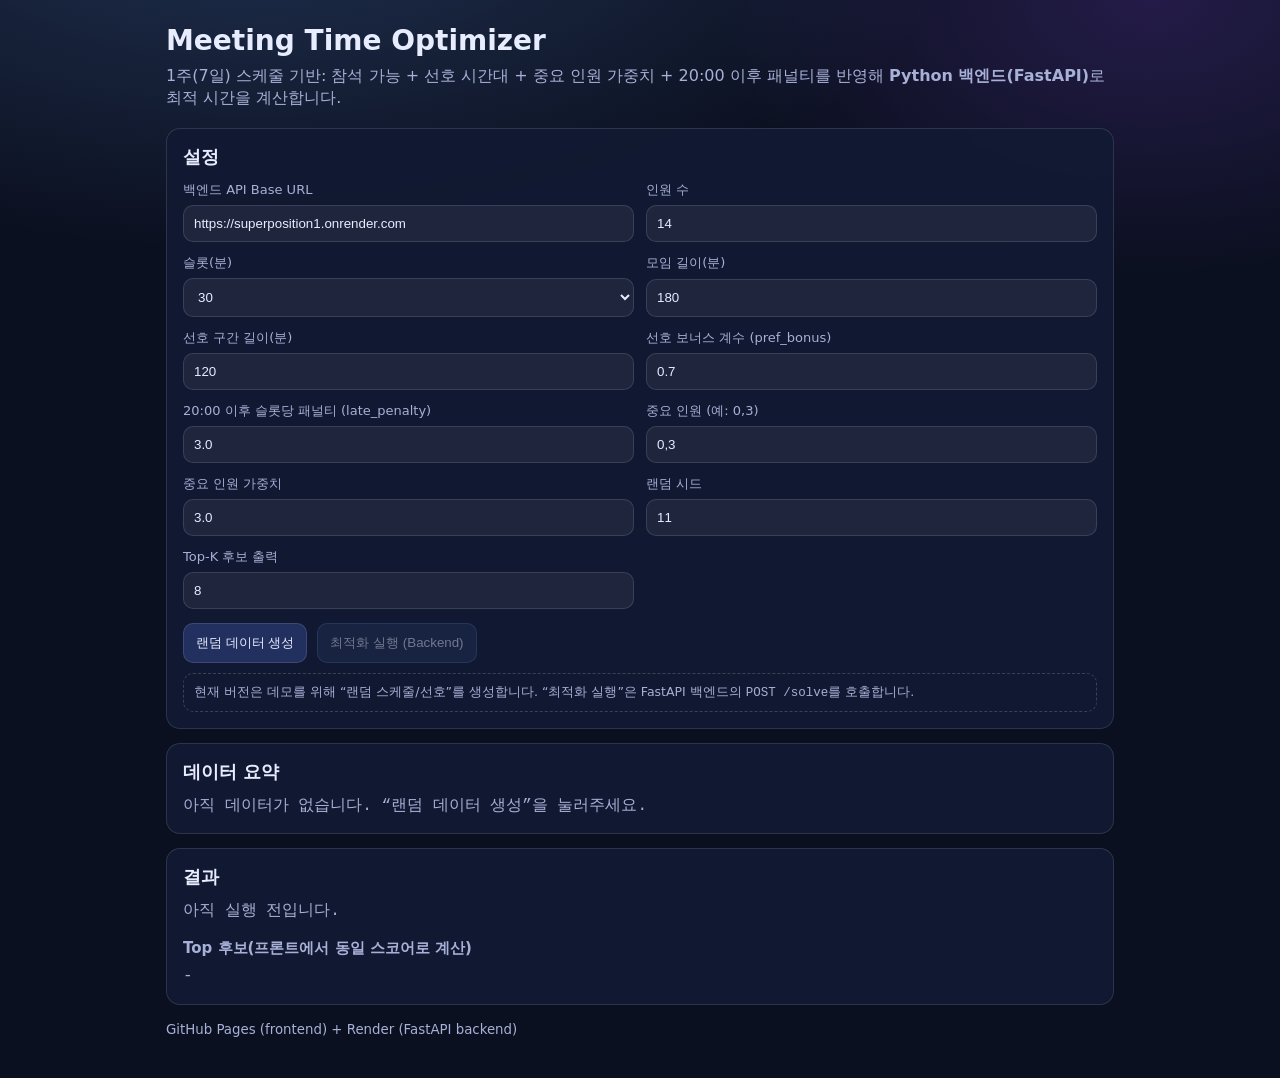
==== frontend/index.html @ d8255d7b "Update index.html" ====
<!doctype html>
<html lang="ko">
<head>
  <meta charset="utf-8" />
  <meta name="viewport" content="width=device-width,initial-scale=1" />
  <title>Meeting Time Optimizer</title>
  <link rel="stylesheet" href="styles.css" />
</head>
<body>
  <div class="wrap">
    <header>
      <h1>Meeting Time Optimizer</h1>
      <p class="sub">
        1주(7일) 스케줄 기반: 참석 가능 + 선호 시간대 + 중요 인원 가중치 + 20:00 이후 패널티를 반영해
        <b>Python 백엔드(FastAPI)</b>로 최적 시간을 계산합니다.
      </p>
    </header>

    <section class="card">
      <h2>설정</h2>
      <div class="grid">
        <label>
          백엔드 API Base URL
          <input id="apiBase" type="text" value="https://superposition1.onrender.com" />
        </label>

        <label>
          인원 수
          <input id="numPeople" type="number" min="2" max="60" value="14" />
        </label>

        <label>
          슬롯(분)
          <select id="slotMinutes">
            <option value="30" selected>30</option>
            <option value="15">15</option>
            <option value="60">60</option>
          </select>
        </label>

        <label>
          모임 길이(분)
          <input id="meetingMinutes" type="number" min="30" step="30" value="180" />
        </label>

        <label>
          선호 구간 길이(분)
          <input id="prefWindowMinutes" type="number" min="30" step="30" value="120" />
        </label>

        <label>
          선호 보너스 계수 (pref_bonus)
          <input id="prefBonus" type="number" min="0" step="0.1" value="0.7" />
        </label>

        <label>
          20:00 이후 슬롯당 패널티 (late_penalty)
          <input id="latePenalty" type="number" min="0" step="0.5" value="3.0" />
        </label>

        <label>
          중요 인원 (예: 0,3)
          <input id="importantPeople" type="text" value="0,3" />
        </label>

        <label>
          중요 인원 가중치
          <input id="importantWeight" type="number" min="1" step="0.5" value="3.0" />
        </label>

        <label>
          랜덤 시드
          <input id="seed" type="number" value="11" />
        </label>

        <label>
          Top-K 후보 출력
          <input id="topK" type="number" min="3" max="30" value="8" />
        </label>
      </div>

      <div class="btnrow">
        <button id="btnGenerate">랜덤 데이터 생성</button>
        <button id="btnOptimize" class="primary" disabled>최적화 실행 (Backend)</button>
      </div>

      <div class="hint">
        현재 버전은 데모를 위해 “랜덤 스케줄/선호”를 생성합니다.
        “최적화 실행”은 FastAPI 백엔드의 <code>POST /solve</code>를 호출합니다.
      </div>
    </section>

    <section class="card">
      <h2>데이터 요약</h2>
      <div id="dataSummary" class="mono muted">아직 데이터가 없습니다. “랜덤 데이터 생성”을 눌러주세요.</div>
    </section>

    <section class="card">
      <h2>결과</h2>
      <div id="result" class="mono muted">아직 실행 전입니다.</div>
      <h3>Top 후보(프론트에서 동일 스코어로 계산)</h3>
      <div id="topCandidates" class="mono muted">-</div>
    </section>

    <footer class="muted">
      <small>GitHub Pages (frontend) + Render (FastAPI backend)</small>
    </footer>
  </div>

  <script src="app.js"></script>
</body>
</html>
---- frontend/styles.css ----
:root {
  --bg: #0b1020;
  --card: #121a33;
  --text: #e8ecff;
  --muted: #a7b0d6;
  --border: rgba(255,255,255,0.12);
  --btn: #22305f;
  --btn2: #2b3a75;
  --accent: #6ea8ff;
}

* { box-sizing: border-box; }
body {
  margin: 0;
  font-family: ui-sans-serif, system-ui, -apple-system, Segoe UI, Roboto, "Noto Sans KR", Arial, sans-serif;
  background: radial-gradient(1200px 600px at 20% -10%, rgba(110,168,255,0.22), transparent 60%),
              radial-gradient(800px 500px at 90% 0%, rgba(150,80,255,0.18), transparent 55%),
              var(--bg);
  color: var(--text);
}

.wrap {
  max-width: 980px;
  margin: 0 auto;
  padding: 24px 16px 40px;
}

header h1 {
  margin: 0 0 8px 0;
  font-size: 28px;
}
.sub {
  margin: 0 0 18px 0;
  color: var(--muted);
  line-height: 1.4;
}

.card {
  background: rgba(18,26,51,0.9);
  border: 1px solid var(--border);
  border-radius: 14px;
  padding: 16px;
  margin: 14px 0;
  backdrop-filter: blur(6px);
}

h2 { margin: 0 0 12px 0; font-size: 18px; }
h3 { margin: 16px 0 8px 0; font-size: 15px; color: var(--muted); }

.grid {
  display: grid;
  grid-template-columns: repeat(2, minmax(0, 1fr));
  gap: 12px;
}

label {
  display: grid;
  gap: 6px;
  color: var(--muted);
  font-size: 13px;
}

input, select {
  width: 100%;
  padding: 10px 10px;
  border-radius: 10px;
  border: 1px solid var(--border);
  background: rgba(255,255,255,0.06);
  color: var(--text);
  outline: none;
}

.btnrow {
  display: flex;
  gap: 10px;
  margin-top: 14px;
}

button {
  padding: 10px 12px;
  border: 1px solid var(--border);
  background: var(--btn);
  color: var(--text);
  border-radius: 10px;
  cursor: pointer;
}
button:hover { background: var(--btn2); }
button.primary {
  border-color: rgba(110,168,255,0.35);
  background: rgba(110,168,255,0.18);
}
button:disabled {
  opacity: 0.45;
  cursor: not-allowed;
}

.mono {
  font-family: ui-monospace, SFMono-Regular, Menlo, Monaco, Consolas, "Liberation Mono", monospace;
  white-space: pre-wrap;
  line-height: 1.35;
}

.muted { color: var(--muted); }

.hint {
  margin-top: 10px;
  padding: 10px;
  border-radius: 10px;
  border: 1px dashed rgba(255,255,255,0.18);
  color: var(--muted);
  font-size: 12.5px;
}
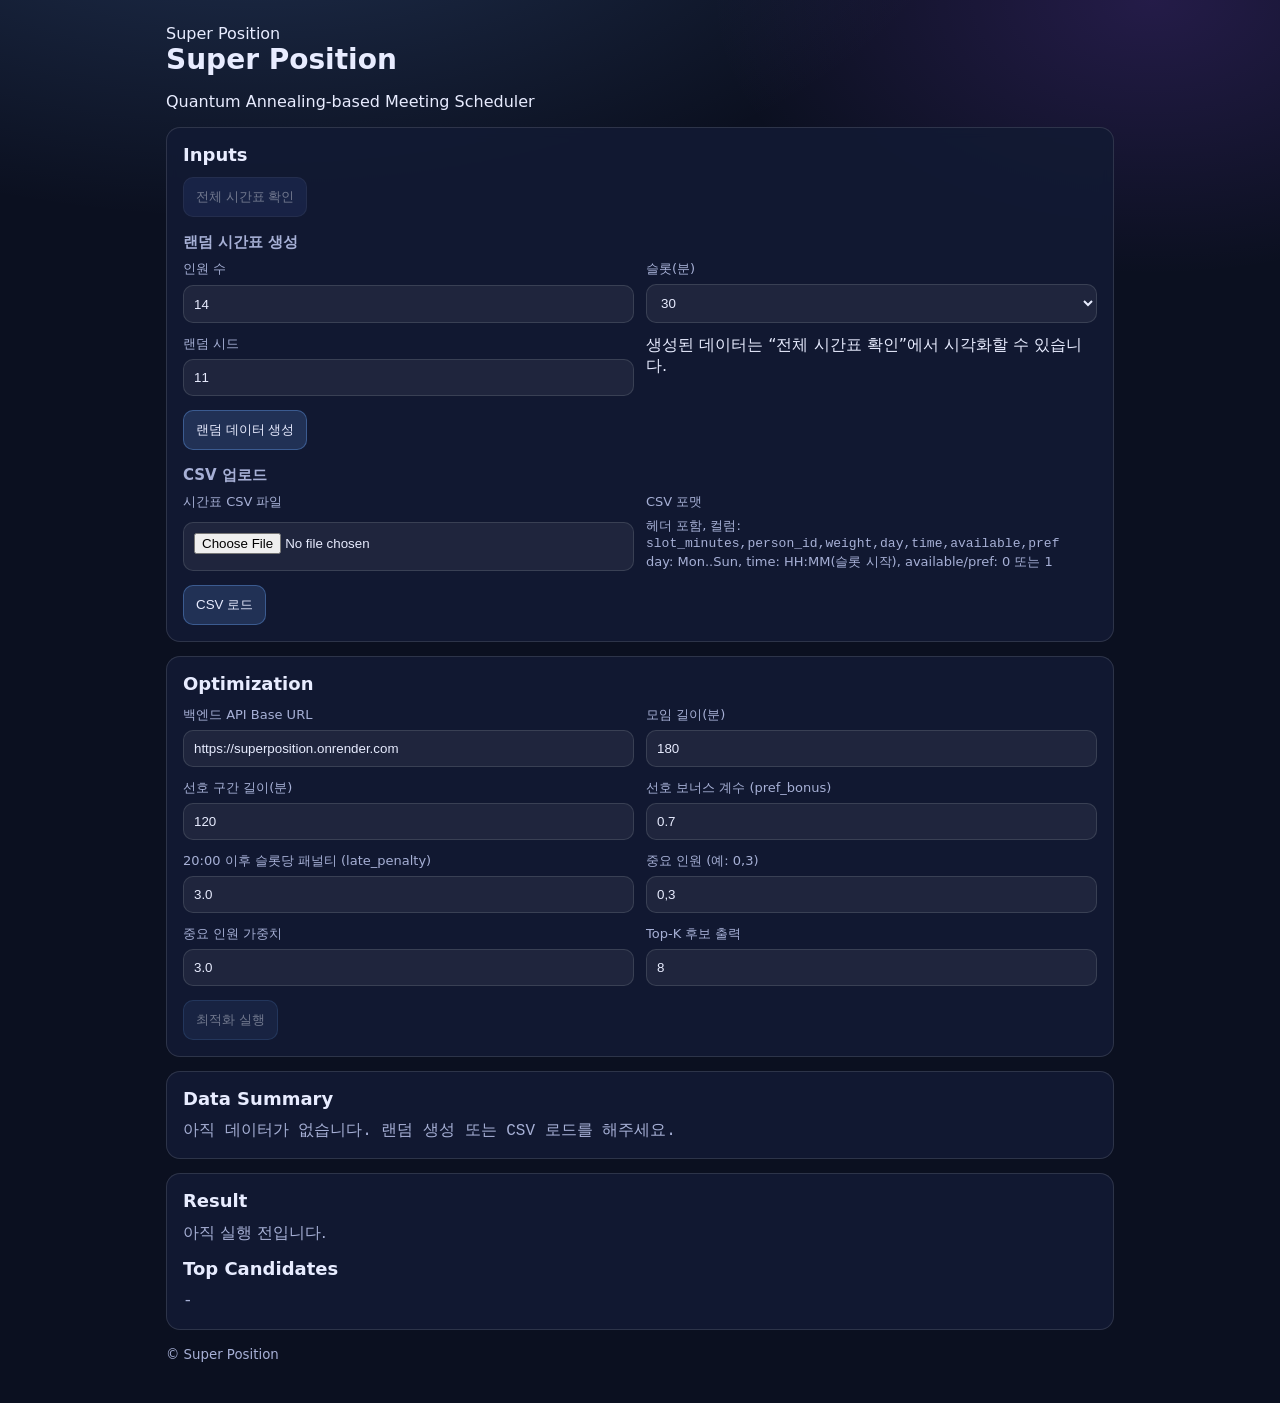
==== commit 2dafd4b0: "Update index.html" ====
--- a/frontend/index.html
+++ b/frontend/index.html
@@ -3,49 +3,104 @@
 <head>
   <meta charset="utf-8" />
   <meta name="viewport" content="width=device-width,initial-scale=1" />
-  <title>Meeting Time Optimizer</title>
+  <title>Super Position</title>
   <link rel="stylesheet" href="styles.css" />
 </head>
 <body>
   <div class="wrap">
-    <header>
-      <h1>Meeting Time Optimizer</h1>
-      <p class="sub">
-        1주(7일) 스케줄 기반: 참석 가능 + 선호 시간대 + 중요 인원 가중치 + 20:00 이후 패널티를 반영해
-        <b>Python 백엔드(FastAPI)</b>로 최적 시간을 계산합니다.
-      </p>
+    <header class="hero">
+      <div class="brand">
+        <div class="badge">Super Position</div>
+        <h1>Super Position</h1>
+        <p class="subtitle">Quantum Annealing-based Meeting Scheduler</p>
+      </div>
     </header>
 
     <section class="card">
-      <h2>설정</h2>
+      <div class="card-head">
+        <h2>Inputs</h2>
+        <div class="card-actions">
+          <button id="btnViewTimetable" class="ghost" disabled>전체 시간표 확인</button>
+        </div>
+      </div>
+
+      <div class="split">
+        <div class="panel">
+          <h3>랜덤 시간표 생성</h3>
+          <div class="grid">
+            <label>
+              인원 수
+              <input id="numPeople" type="number" min="2" max="60" value="14" />
+            </label>
+
+            <label>
+              슬롯(분)
+              <select id="slotMinutes">
+                <option value="30" selected>30</option>
+                <option value="15">15</option>
+                <option value="60">60</option>
+              </select>
+            </label>
+
+            <label>
+              랜덤 시드
+              <input id="seed" type="number" value="11" />
+            </label>
+
+            <div class="inline-note">
+              생성된 데이터는 “전체 시간표 확인”에서 시각화할 수 있습니다.
+            </div>
+          </div>
+
+          <div class="btnrow">
+            <button id="btnGenerate" class="primary">랜덤 데이터 생성</button>
+          </div>
+        </div>
+
+        <div class="panel">
+          <h3>CSV 업로드</h3>
+          <div class="grid">
+            <label>
+              시간표 CSV 파일
+              <input id="csvFile" type="file" accept=".csv,text/csv" />
+            </label>
+
+            <label>
+              CSV 포맷
+              <div class="inline-note">
+                헤더 포함, 컬럼:
+                <span class="mono">slot_minutes,person_id,weight,day,time,available,pref</span><br/>
+                day: Mon..Sun, time: HH:MM(슬롯 시작), available/pref: 0 또는 1
+              </div>
+            </label>
+          </div>
+
+          <div class="btnrow">
+            <button id="btnLoadCsv" class="primary">CSV 로드</button>
+          </div>
+        </div>
+      </div>
+    </section>
+
+    <section class="card">
+      <div class="card-head">
+        <h2>Optimization</h2>
+      </div>
+
       <div class="grid">
         <label>
           백엔드 API Base URL
-          <input id="apiBase" type="text" value="https://superposition1.onrender.com" />
-        </label>
-
-        <label>
-          인원 수
-          <input id="numPeople" type="number" min="2" max="60" value="14" />
-        </label>
-
-        <label>
-          슬롯(분)
-          <select id="slotMinutes">
-            <option value="30" selected>30</option>
-            <option value="15">15</option>
-            <option value="60">60</option>
-          </select>
+          <input id="apiBase" type="text" value="https://superposition.onrender.com" />
         </label>
 
         <label>
           모임 길이(분)
-          <input id="meetingMinutes" type="number" min="30" step="30" value="180" />
+          <input id="meetingMinutes" type="number" min="15" step="15" value="180" />
         </label>
 
         <label>
           선호 구간 길이(분)
-          <input id="prefWindowMinutes" type="number" min="30" step="30" value="120" />
+          <input id="prefWindowMinutes" type="number" min="15" step="15" value="120" />
         </label>
 
         <label>
@@ -69,41 +124,38 @@
         </label>
 
         <label>
-          랜덤 시드
-          <input id="seed" type="number" value="11" />
-        </label>
-
-        <label>
           Top-K 후보 출력
           <input id="topK" type="number" min="3" max="30" value="8" />
         </label>
       </div>
 
       <div class="btnrow">
-        <button id="btnGenerate">랜덤 데이터 생성</button>
-        <button id="btnOptimize" class="primary" disabled>최적화 실행 (Backend)</button>
-      </div>
-
-      <div class="hint">
-        현재 버전은 데모를 위해 “랜덤 스케줄/선호”를 생성합니다.
-        “최적화 실행”은 FastAPI 백엔드의 <code>POST /solve</code>를 호출합니다.
+        <button id="btnOptimize" class="primary" disabled>최적화 실행</button>
       </div>
     </section>
 
     <section class="card">
-      <h2>데이터 요약</h2>
-      <div id="dataSummary" class="mono muted">아직 데이터가 없습니다. “랜덤 데이터 생성”을 눌러주세요.</div>
+      <div class="card-head">
+        <h2>Data Summary</h2>
+      </div>
+      <div id="dataSummary" class="mono muted">아직 데이터가 없습니다. 랜덤 생성 또는 CSV 로드를 해주세요.</div>
     </section>
 
     <section class="card">
-      <h2>결과</h2>
-      <div id="result" class="mono muted">아직 실행 전입니다.</div>
-      <h3>Top 후보(프론트에서 동일 스코어로 계산)</h3>
+      <div class="card-head">
+        <h2>Result</h2>
+      </div>
+
+      <div id="result" class="result-box muted">아직 실행 전입니다.</div>
+
+      <div class="card-head" style="margin-top:14px;">
+        <h2>Top Candidates</h2>
+      </div>
       <div id="topCandidates" class="mono muted">-</div>
     </section>
 
-    <footer class="muted">
-      <small>GitHub Pages (frontend) + Render (FastAPI backend)</small>
+    <footer class="footer muted">
+      <small>© Super Position</small>
     </footer>
   </div>
 
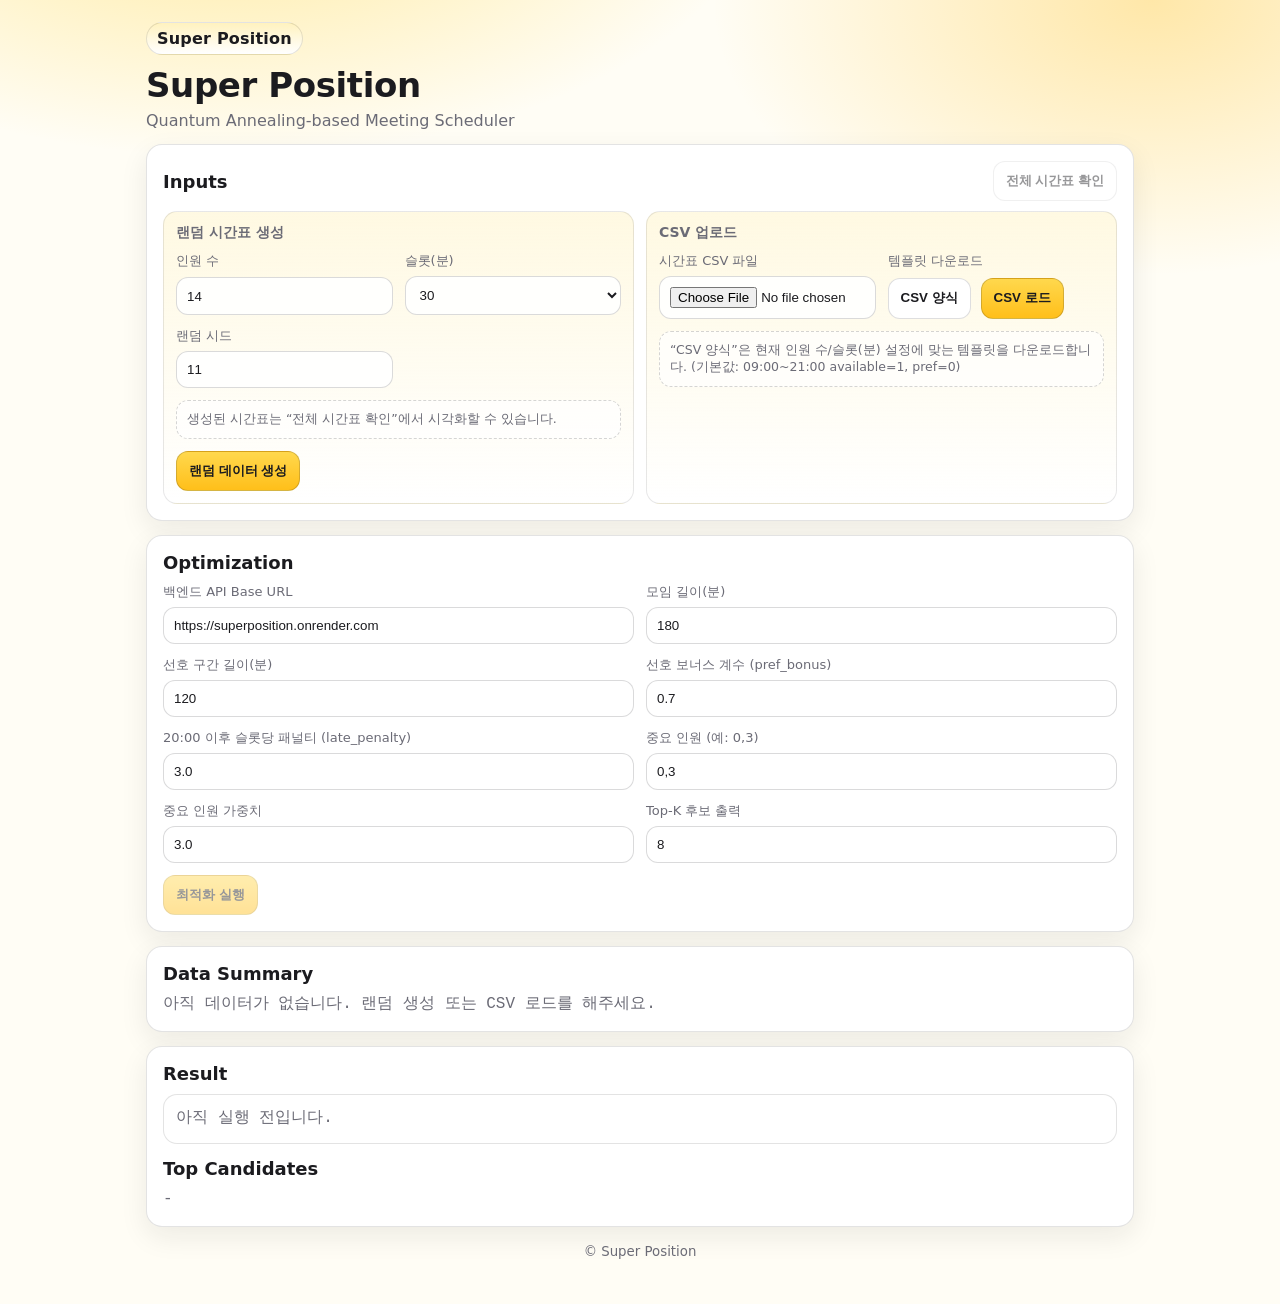
==== commit 865260d4: "Update index.html" ====
--- a/frontend/index.html
+++ b/frontend/index.html
@@ -48,7 +48,7 @@
             </label>
 
             <div class="inline-note">
-              생성된 데이터는 “전체 시간표 확인”에서 시각화할 수 있습니다.
+              생성된 시간표는 “전체 시간표 확인”에서 시각화할 수 있습니다.
             </div>
           </div>
 
@@ -66,17 +66,17 @@
             </label>
 
             <label>
-              CSV 포맷
-              <div class="inline-note">
-                헤더 포함, 컬럼:
-                <span class="mono">slot_minutes,person_id,weight,day,time,available,pref</span><br/>
-                day: Mon..Sun, time: HH:MM(슬롯 시작), available/pref: 0 또는 1
+              템플릿 다운로드
+              <div class="btnrow" style="margin-top:0;">
+                <button id="btnDownloadCsvTemplate" class="ghost">CSV 양식</button>
+                <button id="btnLoadCsv" class="primary">CSV 로드</button>
               </div>
             </label>
-          </div>
 
-          <div class="btnrow">
-            <button id="btnLoadCsv" class="primary">CSV 로드</button>
+            <div class="inline-note">
+              “CSV 양식”은 현재 인원 수/슬롯(분) 설정에 맞는 템플릿을 다운로드합니다.
+              (기본값: 09:00~21:00 available=1, pref=0)
+            </div>
           </div>
         </div>
       </div>
--- a/frontend/styles.css
+++ b/frontend/styles.css
@@ -1,112 +1,204 @@
-:root {
-  --bg: #0b1020;
-  --card: #121a33;
-  --text: #e8ecff;
-  --muted: #a7b0d6;
-  --border: rgba(255,255,255,0.12);
-  --btn: #22305f;
-  --btn2: #2b3a75;
-  --accent: #6ea8ff;
-}
-
-* { box-sizing: border-box; }
-body {
-  margin: 0;
+:root{
+  --bg:#fffdf5;
+  --card:#ffffff;
+  --text:#1b1b1f;
+  --muted:#6b6b76;
+  --border:rgba(27,27,31,.12);
+
+  --y:#ffd84d;          /* main yellow */
+  --y2:#ffbf1a;         /* deeper yellow */
+  --y-soft:#fff2bf;     /* soft yellow */
+  --shadow:0 10px 28px rgba(27,27,31,.08);
+
+  --btn:#1b1b1f;
+  --btnText:#ffffff;
+  --ghost:#ffffff;
+}
+
+*{box-sizing:border-box}
+body{
+  margin:0;
   font-family: ui-sans-serif, system-ui, -apple-system, Segoe UI, Roboto, "Noto Sans KR", Arial, sans-serif;
-  background: radial-gradient(1200px 600px at 20% -10%, rgba(110,168,255,0.22), transparent 60%),
-              radial-gradient(800px 500px at 90% 0%, rgba(150,80,255,0.18), transparent 55%),
-              var(--bg);
-  color: var(--text);
-}
-
-.wrap {
-  max-width: 980px;
+  background:
+    radial-gradient(900px 480px at 18% -10%, rgba(255,216,77,.55), transparent 60%),
+    radial-gradient(800px 500px at 90% 0%, rgba(255,191,26,.35), transparent 55%),
+    var(--bg);
+  color:var(--text);
+}
+
+.wrap{
+  max-width: 1020px;
   margin: 0 auto;
-  padding: 24px 16px 40px;
-}
-
-header h1 {
-  margin: 0 0 8px 0;
-  font-size: 28px;
-}
-.sub {
-  margin: 0 0 18px 0;
-  color: var(--muted);
-  line-height: 1.4;
-}
-
-.card {
-  background: rgba(18,26,51,0.9);
+  padding: 22px 16px 44px;
+}
+
+.hero{
+  display:flex;
+  align-items:flex-end;
+  justify-content:space-between;
+  gap:16px;
+  margin-bottom:12px;
+}
+
+.brand .badge{
+  display:inline-flex;
+  align-items:center;
+  gap:8px;
+  padding:6px 10px;
+  border-radius:999px;
+  border:1px solid rgba(27,27,31,.12);
+  background: linear-gradient(180deg, var(--y-soft), #ffffff);
+  font-weight:700;
+  letter-spacing:.2px;
+  width:fit-content;
+  margin-bottom:10px;
+}
+
+.brand h1{
+  margin:0;
+  font-size:34px;
+  letter-spacing:-.4px;
+}
+
+.subtitle{
+  margin:6px 0 0 0;
+  color:var(--muted);
+}
+
+.card{
+  background: var(--card);
   border: 1px solid var(--border);
-  border-radius: 14px;
+  border-radius: 16px;
   padding: 16px;
   margin: 14px 0;
-  backdrop-filter: blur(6px);
-}
-
-h2 { margin: 0 0 12px 0; font-size: 18px; }
-h3 { margin: 16px 0 8px 0; font-size: 15px; color: var(--muted); }
-
-.grid {
-  display: grid;
+  box-shadow: var(--shadow);
+}
+
+.card-head{
+  display:flex;
+  align-items:center;
+  justify-content:space-between;
+  gap:12px;
+  margin-bottom:10px;
+}
+.card-actions{display:flex; gap:8px; align-items:center}
+
+h2{margin:0;font-size:18px}
+h3{margin:0 0 10px 0;font-size:14px;color:var(--muted);font-weight:700}
+
+.split{
+  display:grid;
+  grid-template-columns: 1fr 1fr;
+  gap: 12px;
+}
+@media (max-width: 900px){
+  .split{grid-template-columns:1fr}
+}
+
+.panel{
+  border:1px solid rgba(27,27,31,.10);
+  border-radius:14px;
+  padding:12px;
+  background: linear-gradient(180deg, rgba(255,242,191,.45), rgba(255,255,255,.85));
+}
+
+.grid{
+  display:grid;
   grid-template-columns: repeat(2, minmax(0, 1fr));
   gap: 12px;
 }
-
-label {
-  display: grid;
-  gap: 6px;
-  color: var(--muted);
-  font-size: 13px;
-}
-
-input, select {
-  width: 100%;
-  padding: 10px 10px;
-  border-radius: 10px;
-  border: 1px solid var(--border);
-  background: rgba(255,255,255,0.06);
+@media (max-width: 720px){
+  .grid{grid-template-columns:1fr}
+}
+
+label{
+  display:grid;
+  gap:6px;
+  color:var(--muted);
+  font-size:13px;
+}
+
+input, select{
+  width:100%;
+  padding:10px 10px;
+  border-radius:12px;
+  border:1px solid rgba(27,27,31,.16);
+  background: rgba(255,255,255,.9);
+  color:var(--text);
+  outline:none;
+}
+
+input:focus, select:focus{
+  border-color: rgba(255,191,26,.85);
+  box-shadow: 0 0 0 4px rgba(255,191,26,.22);
+}
+
+.inline-note{
+  grid-column: 1 / -1;
+  font-size:12.5px;
+  color:var(--muted);
+  line-height:1.35;
+  padding:10px;
+  border-radius:12px;
+  border:1px dashed rgba(27,27,31,.18);
+  background: rgba(255,255,255,.65);
+}
+
+.btnrow{
+  display:flex;
+  gap:10px;
+  margin-top: 12px;
+  flex-wrap:wrap;
+}
+
+button{
+  padding: 10px 12px;
+  border-radius: 12px;
+  border: 1px solid rgba(27,27,31,.14);
+  background: var(--ghost);
   color: var(--text);
-  outline: none;
-}
-
-.btnrow {
-  display: flex;
-  gap: 10px;
-  margin-top: 14px;
-}
-
-button {
-  padding: 10px 12px;
-  border: 1px solid var(--border);
-  background: var(--btn);
-  color: var(--text);
-  border-radius: 10px;
-  cursor: pointer;
-}
-button:hover { background: var(--btn2); }
-button.primary {
-  border-color: rgba(110,168,255,0.35);
-  background: rgba(110,168,255,0.18);
-}
-button:disabled {
-  opacity: 0.45;
-  cursor: not-allowed;
-}
-
-.mono {
+  cursor:pointer;
+  font-weight:700;
+}
+
+button:hover{
+  border-color: rgba(27,27,31,.26);
+}
+
+button.primary{
+  border-color: rgba(27,27,31,.18);
+  background: linear-gradient(180deg, var(--y), var(--y2));
+  color: #1b1b1f;
+}
+
+button.ghost{
+  background:#fff;
+}
+
+button:disabled{
+  opacity:.45;
+  cursor:not-allowed;
+}
+
+.mono{
   font-family: ui-monospace, SFMono-Regular, Menlo, Monaco, Consolas, "Liberation Mono", monospace;
   white-space: pre-wrap;
   line-height: 1.35;
 }
 
-.muted { color: var(--muted); }
-
-.hint {
+.muted{color:var(--muted)}
+
+.result-box{
+  border-radius:14px;
+  border:1px solid rgba(27,27,31,.12);
+  background: rgba(255,255,255,.9);
+  padding: 12px;
+  white-space: pre-wrap;
+  line-height: 1.45;
+  font-family: ui-monospace, SFMono-Regular, Menlo, Monaco, Consolas, "Liberation Mono", monospace;
+}
+
+.footer{
+  text-align:center;
   margin-top: 10px;
-  padding: 10px;
-  border-radius: 10px;
-  border: 1px dashed rgba(255,255,255,0.18);
-  color: var(--muted);
-  font-size: 12.5px;
-}+}
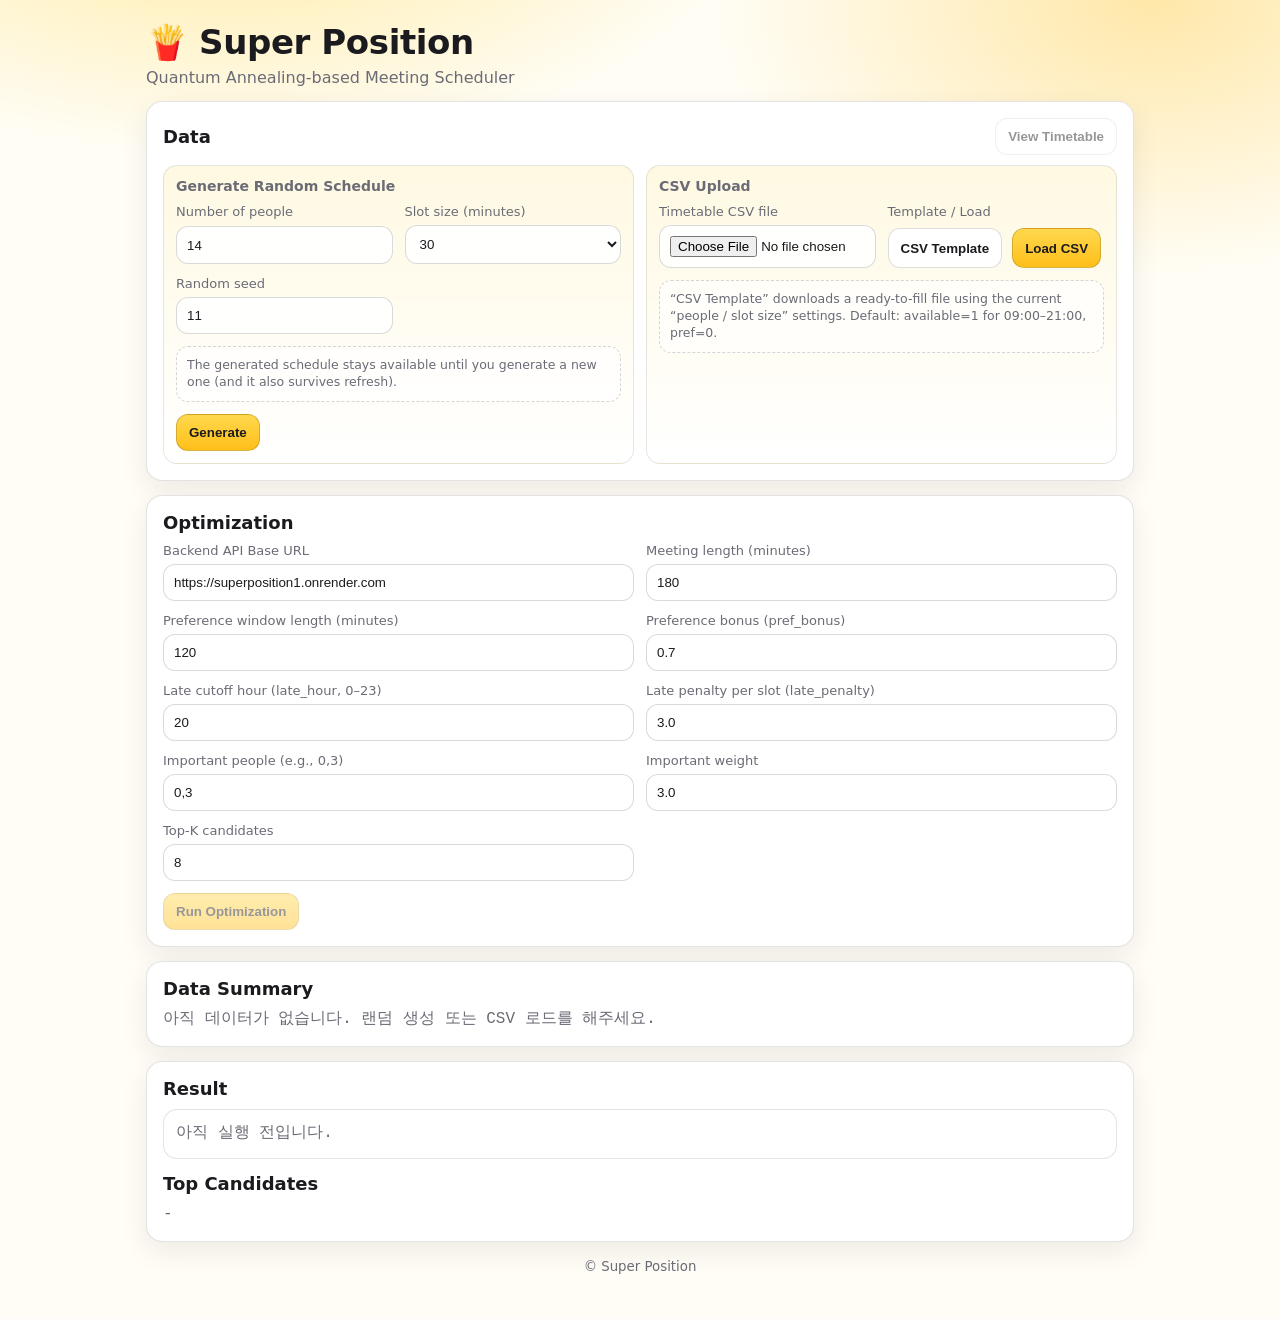
==== commit cee074fa: "Update index.html" ====
--- a/frontend/index.html
+++ b/frontend/index.html
@@ -1,5 +1,5 @@
 <!doctype html>
-<html lang="ko">
+<html lang="en">
 <head>
   <meta charset="utf-8" />
   <meta name="viewport" content="width=device-width,initial-scale=1" />
@@ -10,31 +10,30 @@
   <div class="wrap">
     <header class="hero">
       <div class="brand">
-        <div class="badge">Super Position</div>
-        <h1>Super Position</h1>
+        <h1 class="title"><span class="title-emoji" aria-hidden="true">🍟</span> Super Position</h1>
         <p class="subtitle">Quantum Annealing-based Meeting Scheduler</p>
       </div>
     </header>
 
     <section class="card">
       <div class="card-head">
-        <h2>Inputs</h2>
+        <h2>Data</h2>
         <div class="card-actions">
-          <button id="btnViewTimetable" class="ghost" disabled>전체 시간표 확인</button>
+          <button id="btnViewTimetable" class="ghost" disabled>View Timetable</button>
         </div>
       </div>
 
       <div class="split">
         <div class="panel">
-          <h3>랜덤 시간표 생성</h3>
+          <h3>Generate Random Schedule</h3>
           <div class="grid">
             <label>
-              인원 수
+              Number of people
               <input id="numPeople" type="number" min="2" max="60" value="14" />
             </label>
 
             <label>
-              슬롯(분)
+              Slot size (minutes)
               <select id="slotMinutes">
                 <option value="30" selected>30</option>
                 <option value="15">15</option>
@@ -43,39 +42,39 @@
             </label>
 
             <label>
-              랜덤 시드
+              Random seed
               <input id="seed" type="number" value="11" />
             </label>
 
             <div class="inline-note">
-              생성된 시간표는 “전체 시간표 확인”에서 시각화할 수 있습니다.
+              The generated schedule stays available until you generate a new one (and it also survives refresh).
             </div>
           </div>
 
           <div class="btnrow">
-            <button id="btnGenerate" class="primary">랜덤 데이터 생성</button>
+            <button id="btnGenerate" class="primary">Generate</button>
           </div>
         </div>
 
         <div class="panel">
-          <h3>CSV 업로드</h3>
+          <h3>CSV Upload</h3>
           <div class="grid">
             <label>
-              시간표 CSV 파일
+              Timetable CSV file
               <input id="csvFile" type="file" accept=".csv,text/csv" />
             </label>
 
             <label>
-              템플릿 다운로드
+              Template / Load
               <div class="btnrow" style="margin-top:0;">
-                <button id="btnDownloadCsvTemplate" class="ghost">CSV 양식</button>
-                <button id="btnLoadCsv" class="primary">CSV 로드</button>
+                <button id="btnDownloadCsvTemplate" class="ghost">CSV Template</button>
+                <button id="btnLoadCsv" class="primary">Load CSV</button>
               </div>
             </label>
 
             <div class="inline-note">
-              “CSV 양식”은 현재 인원 수/슬롯(분) 설정에 맞는 템플릿을 다운로드합니다.
-              (기본값: 09:00~21:00 available=1, pref=0)
+              “CSV Template” downloads a ready-to-fill file using the current “people / slot size” settings.
+              Default: available=1 for 09:00–21:00, pref=0.
             </div>
           </div>
         </div>
@@ -89,48 +88,53 @@
 
       <div class="grid">
         <label>
-          백엔드 API Base URL
-          <input id="apiBase" type="text" value="https://superposition.onrender.com" />
+          Backend API Base URL
+          <input id="apiBase" type="text" value="https://superposition1.onrender.com" />
         </label>
 
         <label>
-          모임 길이(분)
+          Meeting length (minutes)
           <input id="meetingMinutes" type="number" min="15" step="15" value="180" />
         </label>
 
         <label>
-          선호 구간 길이(분)
+          Preference window length (minutes)
           <input id="prefWindowMinutes" type="number" min="15" step="15" value="120" />
         </label>
 
         <label>
-          선호 보너스 계수 (pref_bonus)
+          Preference bonus (pref_bonus)
           <input id="prefBonus" type="number" min="0" step="0.1" value="0.7" />
         </label>
 
         <label>
-          20:00 이후 슬롯당 패널티 (late_penalty)
+          Late cutoff hour (late_hour, 0–23)
+          <input id="lateHour" type="number" min="0" max="23" step="1" value="20" />
+        </label>
+
+        <label>
+          Late penalty per slot (late_penalty)
           <input id="latePenalty" type="number" min="0" step="0.5" value="3.0" />
         </label>
 
         <label>
-          중요 인원 (예: 0,3)
+          Important people (e.g., 0,3)
           <input id="importantPeople" type="text" value="0,3" />
         </label>
 
         <label>
-          중요 인원 가중치
+          Important weight
           <input id="importantWeight" type="number" min="1" step="0.5" value="3.0" />
         </label>
 
         <label>
-          Top-K 후보 출력
+          Top-K candidates
           <input id="topK" type="number" min="3" max="30" value="8" />
         </label>
       </div>
 
       <div class="btnrow">
-        <button id="btnOptimize" class="primary" disabled>최적화 실행</button>
+        <button id="btnOptimize" class="primary" disabled>Run Optimization</button>
       </div>
     </section>
 
@@ -138,7 +142,7 @@
       <div class="card-head">
         <h2>Data Summary</h2>
       </div>
-      <div id="dataSummary" class="mono muted">아직 데이터가 없습니다. 랜덤 생성 또는 CSV 로드를 해주세요.</div>
+      <div id="dataSummary" class="mono muted">No data yet. Generate random data or load a CSV.</div>
     </section>
 
     <section class="card">
@@ -146,7 +150,7 @@
         <h2>Result</h2>
       </div>
 
-      <div id="result" class="result-box muted">아직 실행 전입니다.</div>
+      <div id="result" class="result-box muted">Not run yet.</div>
 
       <div class="card-head" style="margin-top:14px;">
         <h2>Top Candidates</h2>
--- a/frontend/styles.css
+++ b/frontend/styles.css
@@ -5,13 +5,11 @@
   --muted:#6b6b76;
   --border:rgba(27,27,31,.12);
 
-  --y:#ffd84d;          /* main yellow */
-  --y2:#ffbf1a;         /* deeper yellow */
-  --y-soft:#fff2bf;     /* soft yellow */
+  --y:#ffd84d;
+  --y2:#ffbf1a;
+  --y-soft:#fff2bf;
   --shadow:0 10px 28px rgba(27,27,31,.08);
 
-  --btn:#1b1b1f;
-  --btnText:#ffffff;
   --ghost:#ffffff;
 }
 
@@ -43,27 +41,17 @@
 .brand .badge{
   display:inline-flex;
   align-items:center;
-  gap:8px;
   padding:6px 10px;
   border-radius:999px;
   border:1px solid rgba(27,27,31,.12);
   background: linear-gradient(180deg, var(--y-soft), #ffffff);
-  font-weight:700;
-  letter-spacing:.2px;
+  font-weight:800;
   width:fit-content;
   margin-bottom:10px;
 }
 
-.brand h1{
-  margin:0;
-  font-size:34px;
-  letter-spacing:-.4px;
-}
-
-.subtitle{
-  margin:6px 0 0 0;
-  color:var(--muted);
-}
+.brand h1{ margin:0; font-size:34px; letter-spacing:-.4px; }
+.subtitle{ margin:6px 0 0 0; color:var(--muted); }
 
 .card{
   background: var(--card);
@@ -84,16 +72,14 @@
 .card-actions{display:flex; gap:8px; align-items:center}
 
 h2{margin:0;font-size:18px}
-h3{margin:0 0 10px 0;font-size:14px;color:var(--muted);font-weight:700}
+h3{margin:0 0 10px 0;font-size:14px;color:var(--muted);font-weight:800}
 
 .split{
   display:grid;
   grid-template-columns: 1fr 1fr;
   gap: 12px;
 }
-@media (max-width: 900px){
-  .split{grid-template-columns:1fr}
-}
+@media (max-width: 900px){ .split{grid-template-columns:1fr} }
 
 .panel{
   border:1px solid rgba(27,27,31,.10);
@@ -107,9 +93,7 @@
   grid-template-columns: repeat(2, minmax(0, 1fr));
   gap: 12px;
 }
-@media (max-width: 720px){
-  .grid{grid-template-columns:1fr}
-}
+@media (max-width: 720px){ .grid{grid-template-columns:1fr} }
 
 label{
   display:grid;
@@ -158,12 +142,10 @@
   background: var(--ghost);
   color: var(--text);
   cursor:pointer;
-  font-weight:700;
-}
-
-button:hover{
-  border-color: rgba(27,27,31,.26);
-}
+  font-weight:800;
+}
+
+button:hover{ border-color: rgba(27,27,31,.26); }
 
 button.primary{
   border-color: rgba(27,27,31,.18);
@@ -171,9 +153,7 @@
   color: #1b1b1f;
 }
 
-button.ghost{
-  background:#fff;
-}
+button.ghost{ background:#fff; }
 
 button:disabled{
   opacity:.45;
@@ -198,7 +178,71 @@
   font-family: ui-monospace, SFMono-Regular, Menlo, Monaco, Consolas, "Liberation Mono", monospace;
 }
 
-.footer{
-  text-align:center;
-  margin-top: 10px;
-}
+.footer{ text-align:center; margin-top: 10px; }
+
+/* ===== timetable page ===== */
+.tabs{ display:flex; gap:8px; flex-wrap:wrap; }
+.tab{
+  padding:8px 12px;
+  border-radius:999px;
+  border:1px solid rgba(27,27,31,.14);
+  background:#fff;
+  font-weight:900;
+}
+.tab.active{
+  background: linear-gradient(180deg, var(--y), var(--y2));
+}
+
+.gridwrap{
+  overflow:auto;
+  border-radius:14px;
+  border:1px solid rgba(27,27,31,.10);
+  background:#fff;
+}
+
+.gridrow{
+  display:grid;
+}
+
+.cell{
+  padding:0;
+  height: 26px;
+  border-right:1px solid rgba(27,27,31,.06);
+  border-bottom:1px solid rgba(27,27,31,.06);
+  display:flex;
+  align-items:center;
+  justify-content:center;
+  font-size:11px;
+  color:var(--muted);
+}
+
+.headcell{
+  height:34px;
+  font-weight:900;
+  color:var(--text);
+  background: rgba(255,242,191,.55);
+}
+
+.sticky{
+  position: sticky;
+  left: 0;
+  z-index: 2;
+}
+
+.personcell{
+  justify-content:flex-start;
+  padding:0 10px;
+  background:#fff;
+  font-weight:800;
+  color:var(--text);
+}
+
+.header .sticky{ z-index:3; }
+
+.slotcell{ background:#fff; }
+.slotcell.busy{ background: rgba(27,27,31,.10); }
+
+.slotcell.pref{
+  background: linear-gradient(180deg, rgba(255,216,77,.95), rgba(255,242,191,.55));
+  border: 1px solid rgba(27,27,31,.10);
+}
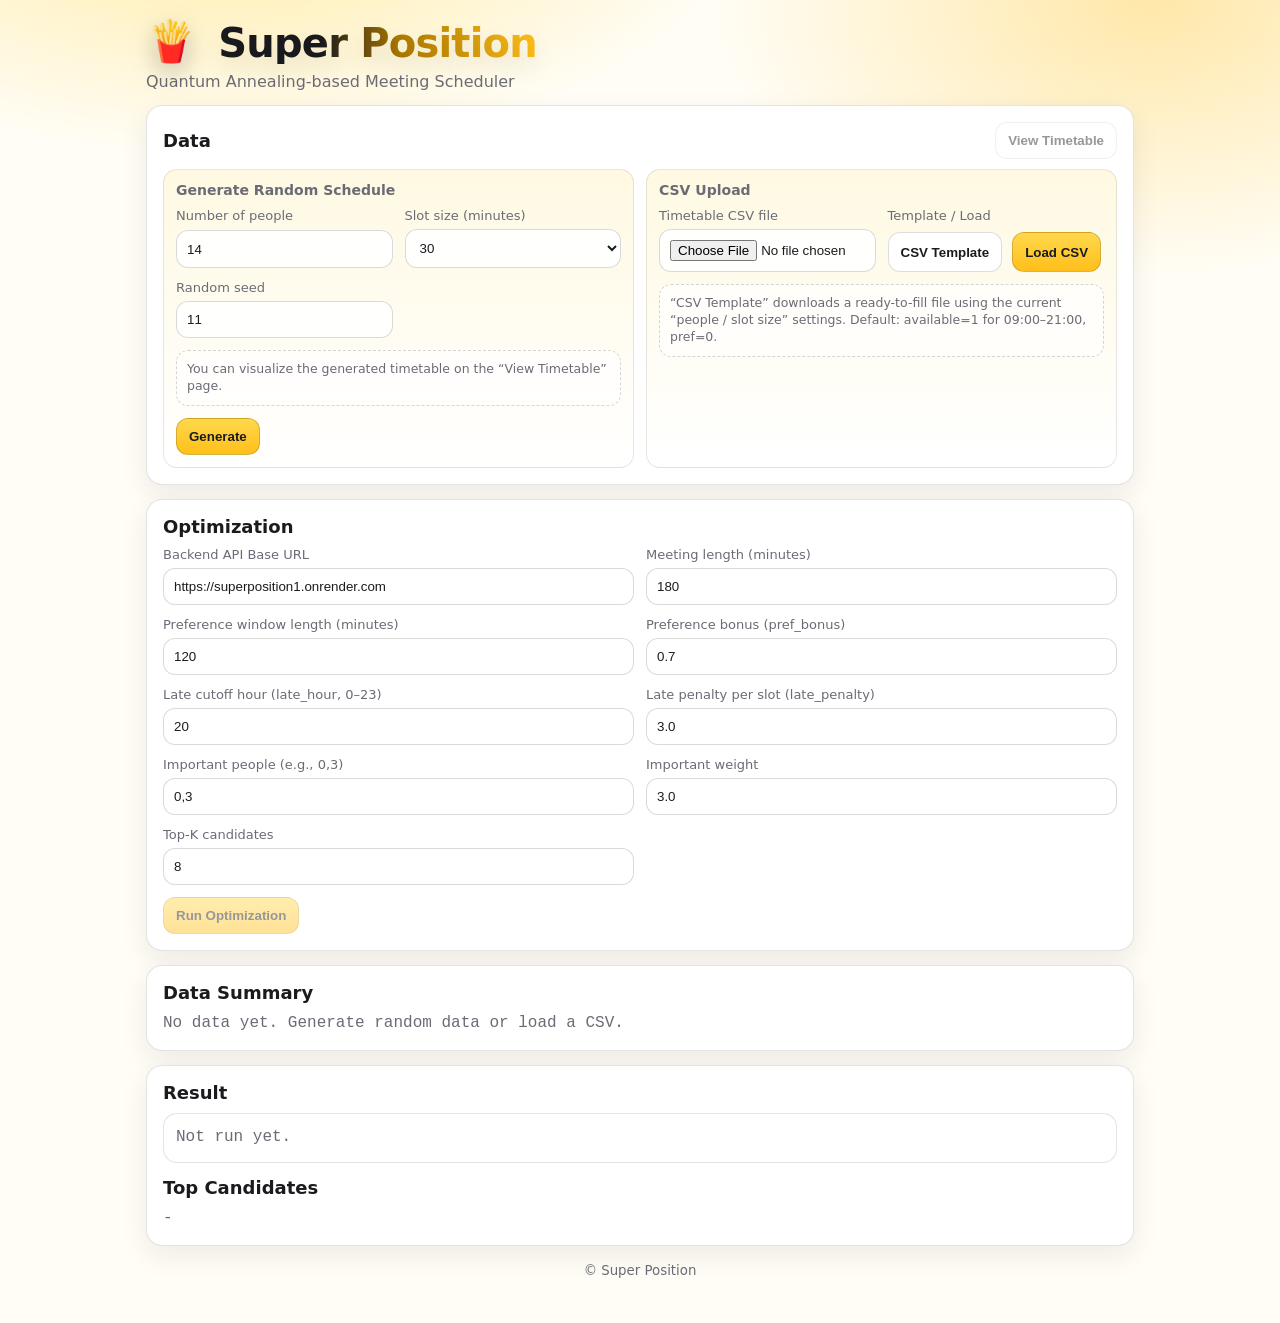
==== commit c516d5dd: "Update index.html" ====
--- a/frontend/index.html
+++ b/frontend/index.html
@@ -47,7 +47,7 @@
             </label>
 
             <div class="inline-note">
-              The generated schedule stays available until you generate a new one (and it also survives refresh).
+              You can visualize the generated timetable on the “View Timetable” page.
             </div>
           </div>
 
@@ -166,3 +166,4 @@
   <script src="app.js"></script>
 </body>
 </html>
+
--- a/frontend/styles.css
+++ b/frontend/styles.css
@@ -38,20 +38,34 @@
   margin-bottom:12px;
 }
 
-.brand .badge{
-  display:inline-flex;
-  align-items:center;
-  padding:6px 10px;
-  border-radius:999px;
-  border:1px solid rgba(27,27,31,.12);
-  background: linear-gradient(180deg, var(--y-soft), #ffffff);
-  font-weight:800;
-  width:fit-content;
-  margin-bottom:10px;
-}
-
-.brand h1{ margin:0; font-size:34px; letter-spacing:-.4px; }
-.subtitle{ margin:6px 0 0 0; color:var(--muted); }
+.title{
+  margin:0;
+  font-size: 40px;
+  letter-spacing: -0.8px;
+  line-height: 1.05;
+  font-weight: 900;
+  background: linear-gradient(90deg, #1b1b1f 0%, #1b1b1f 45%, #b07a00 65%, #ffbf1a 100%);
+  -webkit-background-clip: text;
+  background-clip: text;
+  color: transparent;
+  text-shadow: 0 10px 24px rgba(27,27,31,.10);
+}
+
+.title-emoji{
+  display:inline-block;
+  margin-right: 10px;
+  transform: translateY(-2px);
+
+  color: #1b1b1f;
+  background: none;
+  -webkit-background-clip: initial;
+  background-clip: initial;
+  -webkit-text-fill-color: #1b1b1f;
+
+  filter: drop-shadow(0 8px 14px rgba(27,27,31,.15));
+}
+
+.subtitle{ margin:8px 0 0 0; color:var(--muted); }
 
 .card{
   background: var(--card);
@@ -246,3 +260,4 @@
   background: linear-gradient(180deg, rgba(255,216,77,.95), rgba(255,242,191,.55));
   border: 1px solid rgba(27,27,31,.10);
 }
+
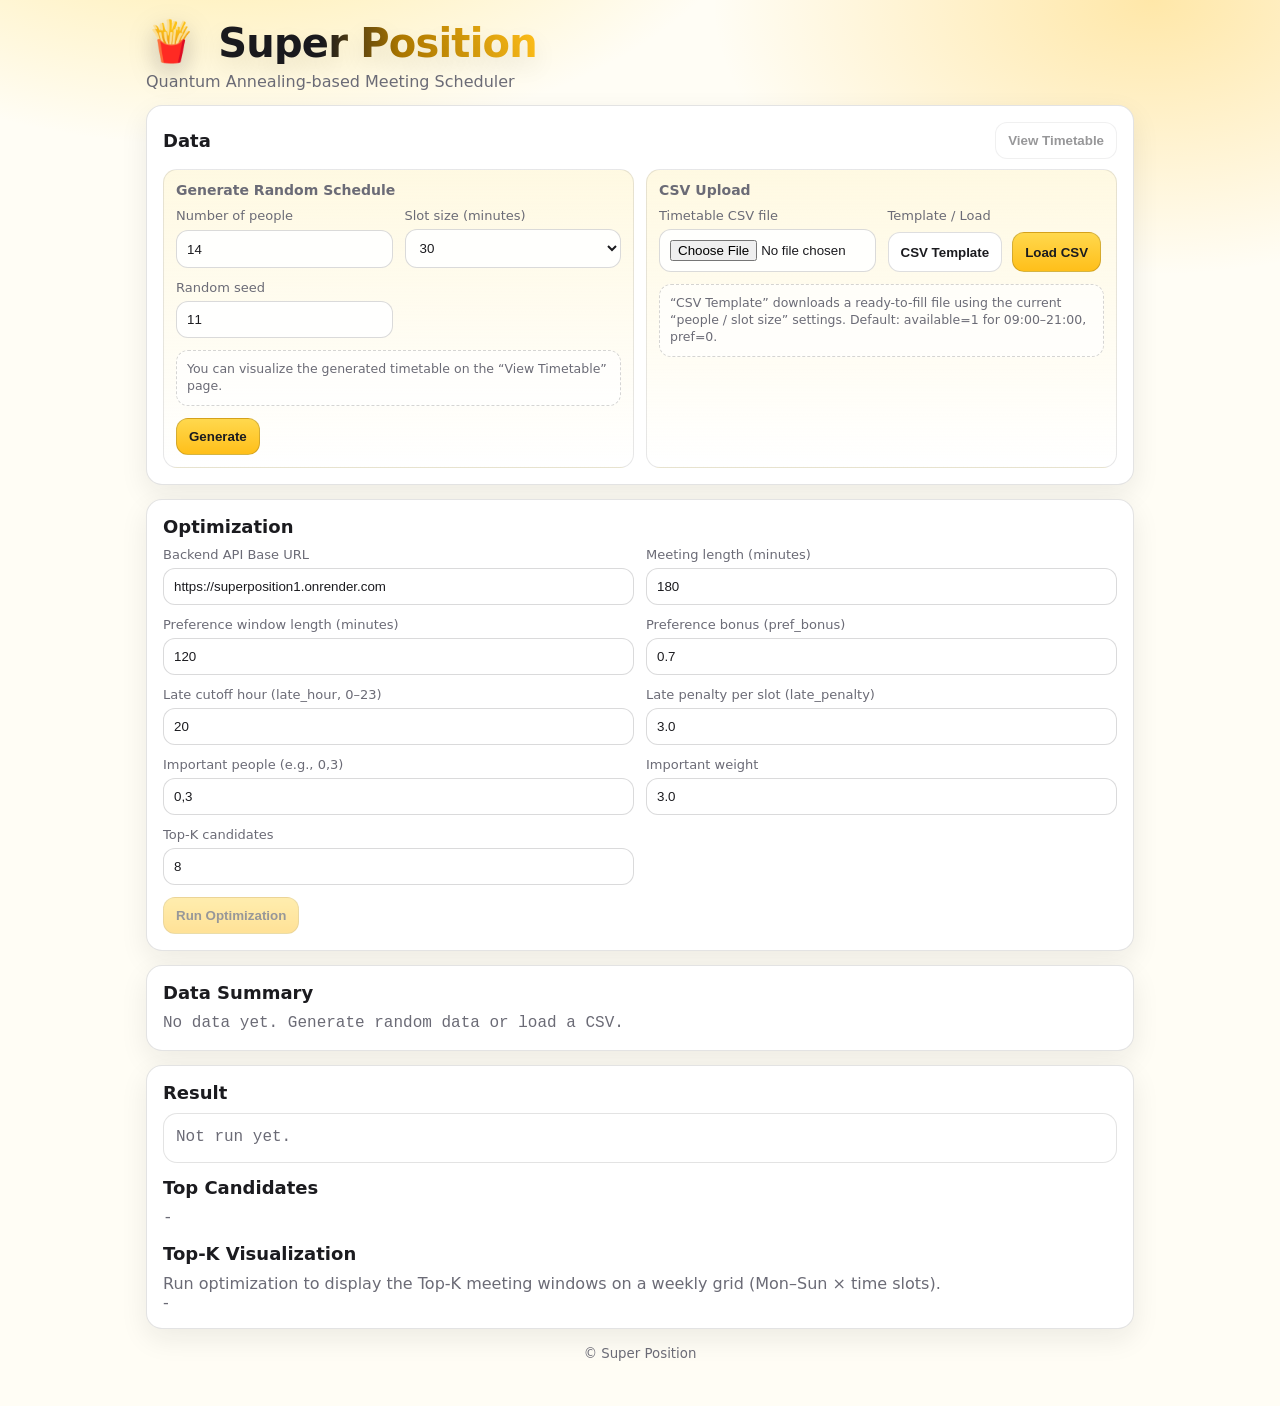
==== commit ce328118: "Update index.html" ====
--- a/frontend/index.html
+++ b/frontend/index.html
@@ -156,6 +156,16 @@
         <h2>Top Candidates</h2>
       </div>
       <div id="topCandidates" class="mono muted">-</div>
+
+      <div class="card-head" style="margin-top:14px;">
+        <h2>Top-K Visualization</h2>
+      </div>
+
+      <div class="viz-legend muted" id="vizLegend">
+        Run optimization to display the Top-K meeting windows on a weekly grid (Mon–Sun × time slots).
+      </div>
+
+      <div id="topViz" class="viz-wrap muted">-</div>
     </section>
 
     <footer class="footer muted">
@@ -166,4 +176,3 @@
   <script src="app.js"></script>
 </body>
 </html>
-
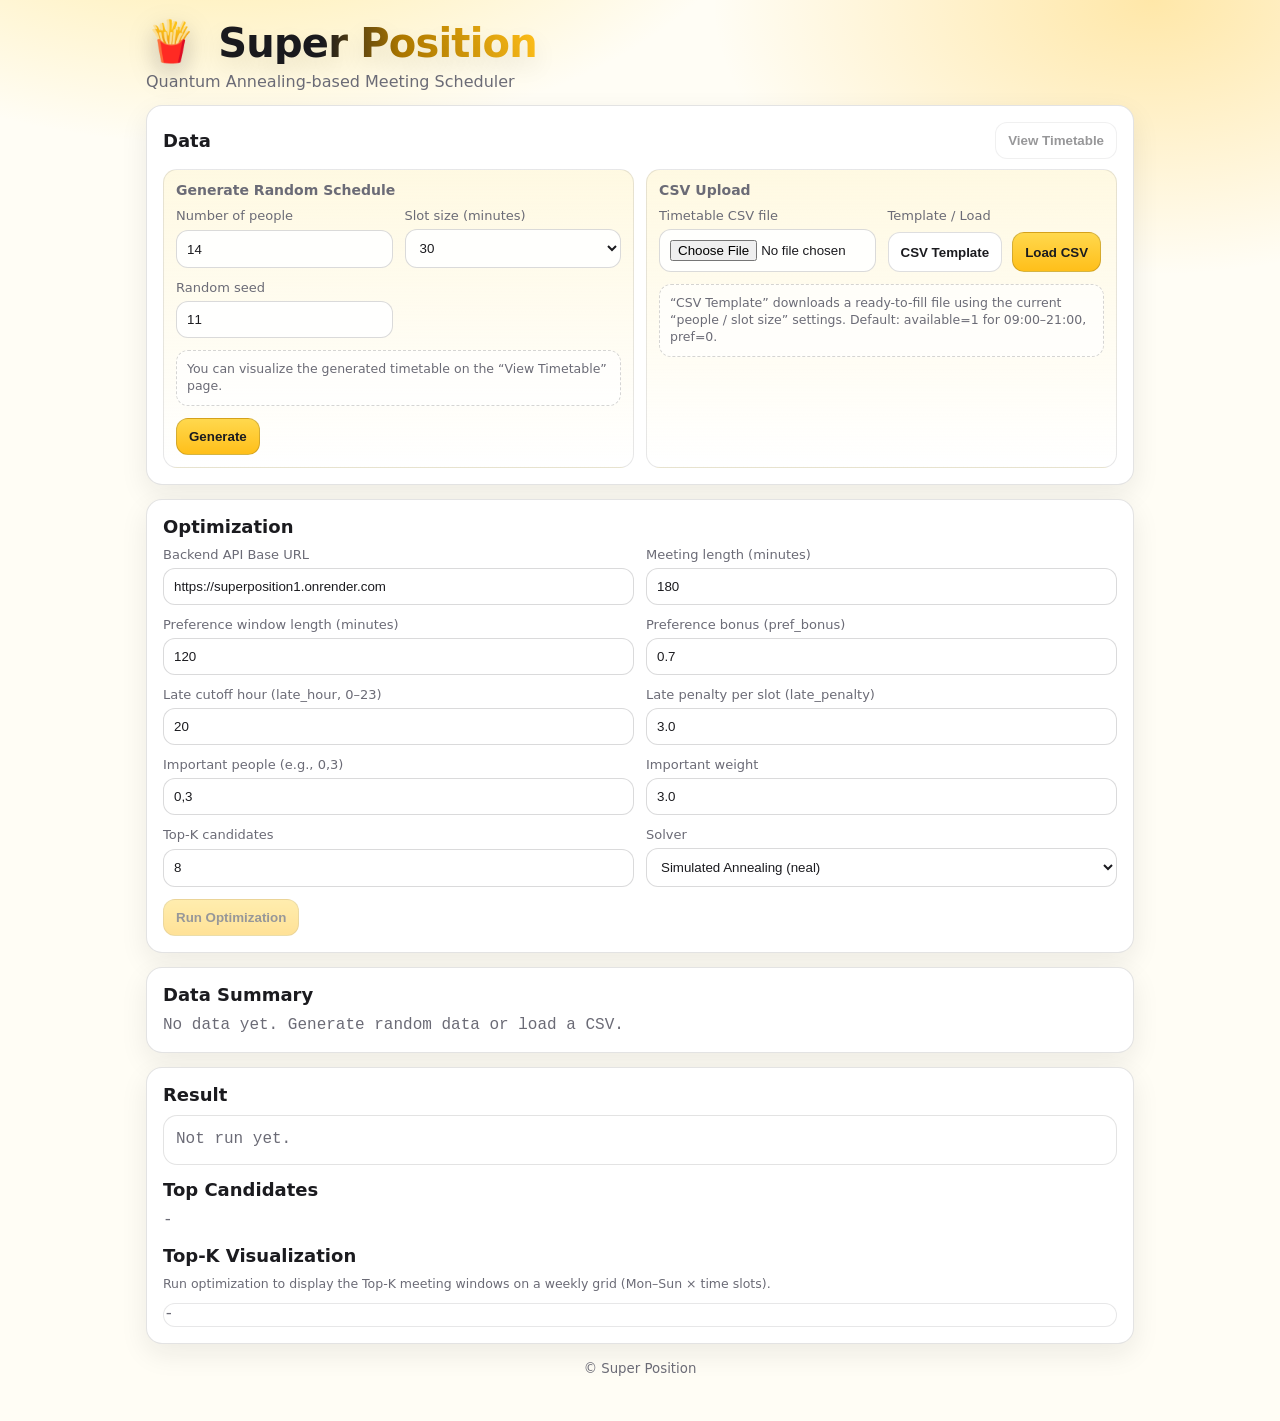
==== commit 55da116a: "Update index.html" ====
--- a/frontend/index.html
+++ b/frontend/index.html
@@ -131,6 +131,28 @@
           Top-K candidates
           <input id="topK" type="number" min="3" max="30" value="8" />
         </label>
+        <label>
+          Solver
+          <select id="solverMode">
+            <option value="sa" selected>Simulated Annealing (neal)</option>
+            <option value="qa">Quantum Annealing (D-Wave QPU)</option>
+          </select>
+        </label>
+        
+        <label id="dwaveTokenLabel" style="display:none;">
+          D-Wave API Token
+          <input id="dwaveToken" type="password" placeholder="Paste your token" />
+        </label>
+        
+        <label id="dwaveSolverLabel" style="display:none;">
+          D-Wave QPU Model
+          <select id="dwaveSolver">
+            <option value="">Auto (any online QPU)</option>
+          </select>
+          <div class="btnrow" style="margin-top:6px;">
+            <button id="btnLoadSolvers" class="ghost" type="button">Load QPU Models</button>
+          </div>
+        </label>
       </div>
 
       <div class="btnrow">
@@ -176,3 +198,4 @@
   <script src="app.js"></script>
 </body>
 </html>
+
--- a/frontend/styles.css
+++ b/frontend/styles.css
@@ -51,17 +51,16 @@
   text-shadow: 0 10px 24px rgba(27,27,31,.10);
 }
 
+/* ✅ ensure emoji always visible (not clipped/transparent) */
 .title-emoji{
   display:inline-block;
   margin-right: 10px;
   transform: translateY(-2px);
-
   color: #1b1b1f;
   background: none;
   -webkit-background-clip: initial;
   background-clip: initial;
   -webkit-text-fill-color: #1b1b1f;
-
   filter: drop-shadow(0 8px 14px rgba(27,27,31,.15));
 }
 
@@ -194,7 +193,7 @@
 
 .footer{ text-align:center; margin-top: 10px; }
 
-/* ===== timetable page ===== */
+/* ===== timetable page (existing) ===== */
 .tabs{ display:flex; gap:8px; flex-wrap:wrap; }
 .tab{
   padding:8px 12px;
@@ -255,9 +254,87 @@
 
 .slotcell{ background:#fff; }
 .slotcell.busy{ background: rgba(27,27,31,.10); }
-
 .slotcell.pref{
   background: linear-gradient(180deg, rgba(255,216,77,.95), rgba(255,242,191,.55));
   border: 1px solid rgba(27,27,31,.10);
 }
 
+/* ===== Top-K visualization grid ===== */
+.viz-legend{
+  font-size: 12.5px;
+  line-height: 1.35;
+  margin-bottom: 10px;
+}
+
+.viz-wrap{
+  border-radius:14px;
+  border:1px solid rgba(27,27,31,.10);
+  background:#fff;
+  overflow:auto;
+}
+
+.viz-grid{
+  display:grid;
+  gap:0;
+  min-width: 860px; /* keeps layout stable; scroll if needed */
+}
+
+.viz-cell{
+  height: 26px;
+  border-right:1px solid rgba(27,27,31,.06);
+  border-bottom:1px solid rgba(27,27,31,.06);
+  display:flex;
+  align-items:center;
+  justify-content:center;
+  font-size: 11px;
+  color: rgba(27,27,31,.75);
+  user-select:none;
+}
+
+.viz-head{
+  height: 34px;
+  font-weight: 900;
+  background: rgba(255,242,191,.55);
+  color: var(--text);
+}
+
+.viz-time{
+  justify-content:flex-start;
+  padding-left: 10px;
+  font-weight: 800;
+  color: var(--text);
+  background: #fff;
+  position: sticky;
+  left: 0;
+  z-index: 3;
+}
+
+.viz-head.viz-time{
+  background: rgba(255,242,191,.75);
+  z-index: 4;
+}
+
+.viz-hit{
+  font-weight: 900;
+  color: rgba(27,27,31,.9);
+}
+
+.viz-hit[data-tip]{
+  position: relative;
+}
+.viz-hit[data-tip]:hover::after{
+  content: attr(data-tip);
+  position:absolute;
+  bottom: 30px;
+  left: 50%;
+  transform: translateX(-50%);
+  padding: 6px 8px;
+  border-radius: 10px;
+  border: 1px solid rgba(27,27,31,.15);
+  background: rgba(255,255,255,.98);
+  color: var(--text);
+  white-space: nowrap;
+  box-shadow: 0 10px 24px rgba(27,27,31,.12);
+  z-index: 10;
+  font-size: 12px;
+}
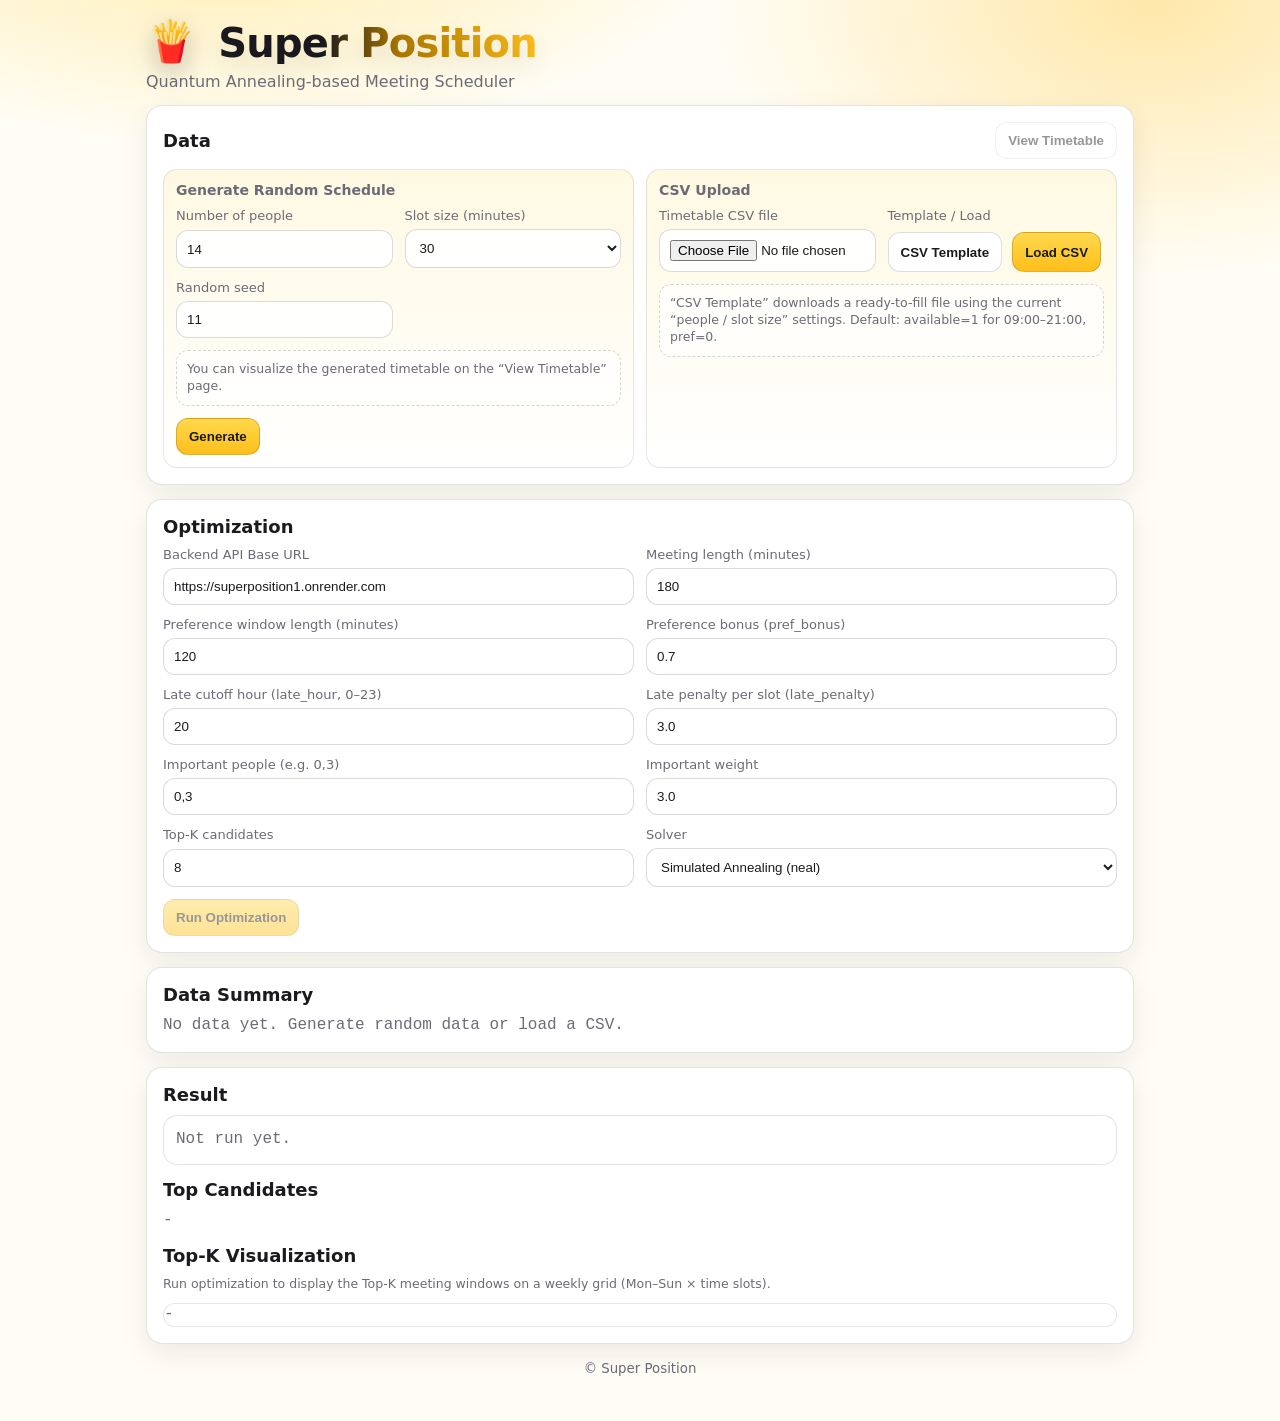
==== commit c55e3de4: "Update index.html" ====
--- a/frontend/index.html
+++ b/frontend/index.html
@@ -4,7 +4,8 @@
   <meta charset="utf-8" />
   <meta name="viewport" content="width=device-width,initial-scale=1" />
   <title>Super Position</title>
-  <link rel="stylesheet" href="styles.css" />
+  <!-- cache-bust -->
+  <link rel="stylesheet" href="styles.css?v=qa2" />
 </head>
 <body>
   <div class="wrap">
@@ -118,7 +119,7 @@
         </label>
 
         <label>
-          Important people (e.g., 0,3)
+          Important people (e.g. 0,3)
           <input id="importantPeople" type="text" value="0,3" />
         </label>
 
@@ -131,6 +132,7 @@
           Top-K candidates
           <input id="topK" type="number" min="3" max="30" value="8" />
         </label>
+
         <label>
           Solver
           <select id="solverMode">
@@ -138,13 +140,14 @@
             <option value="qa">Quantum Annealing (D-Wave QPU)</option>
           </select>
         </label>
-        
-        <label id="dwaveTokenLabel" style="display:none;">
+
+        <!-- use class=hidden instead of inline style -->
+        <label id="dwaveTokenLabel" class="hidden">
           D-Wave API Token
           <input id="dwaveToken" type="password" placeholder="Paste your token" />
         </label>
-        
-        <label id="dwaveSolverLabel" style="display:none;">
+
+        <label id="dwaveSolverLabel" class="hidden">
           D-Wave QPU Model
           <select id="dwaveSolver">
             <option value="">Auto (any online QPU)</option>
@@ -195,7 +198,7 @@
     </footer>
   </div>
 
-  <script src="app.js"></script>
+  <!-- cache-bust -->
+  <script src="app.js?v=qa2"></script>
 </body>
 </html>
-
